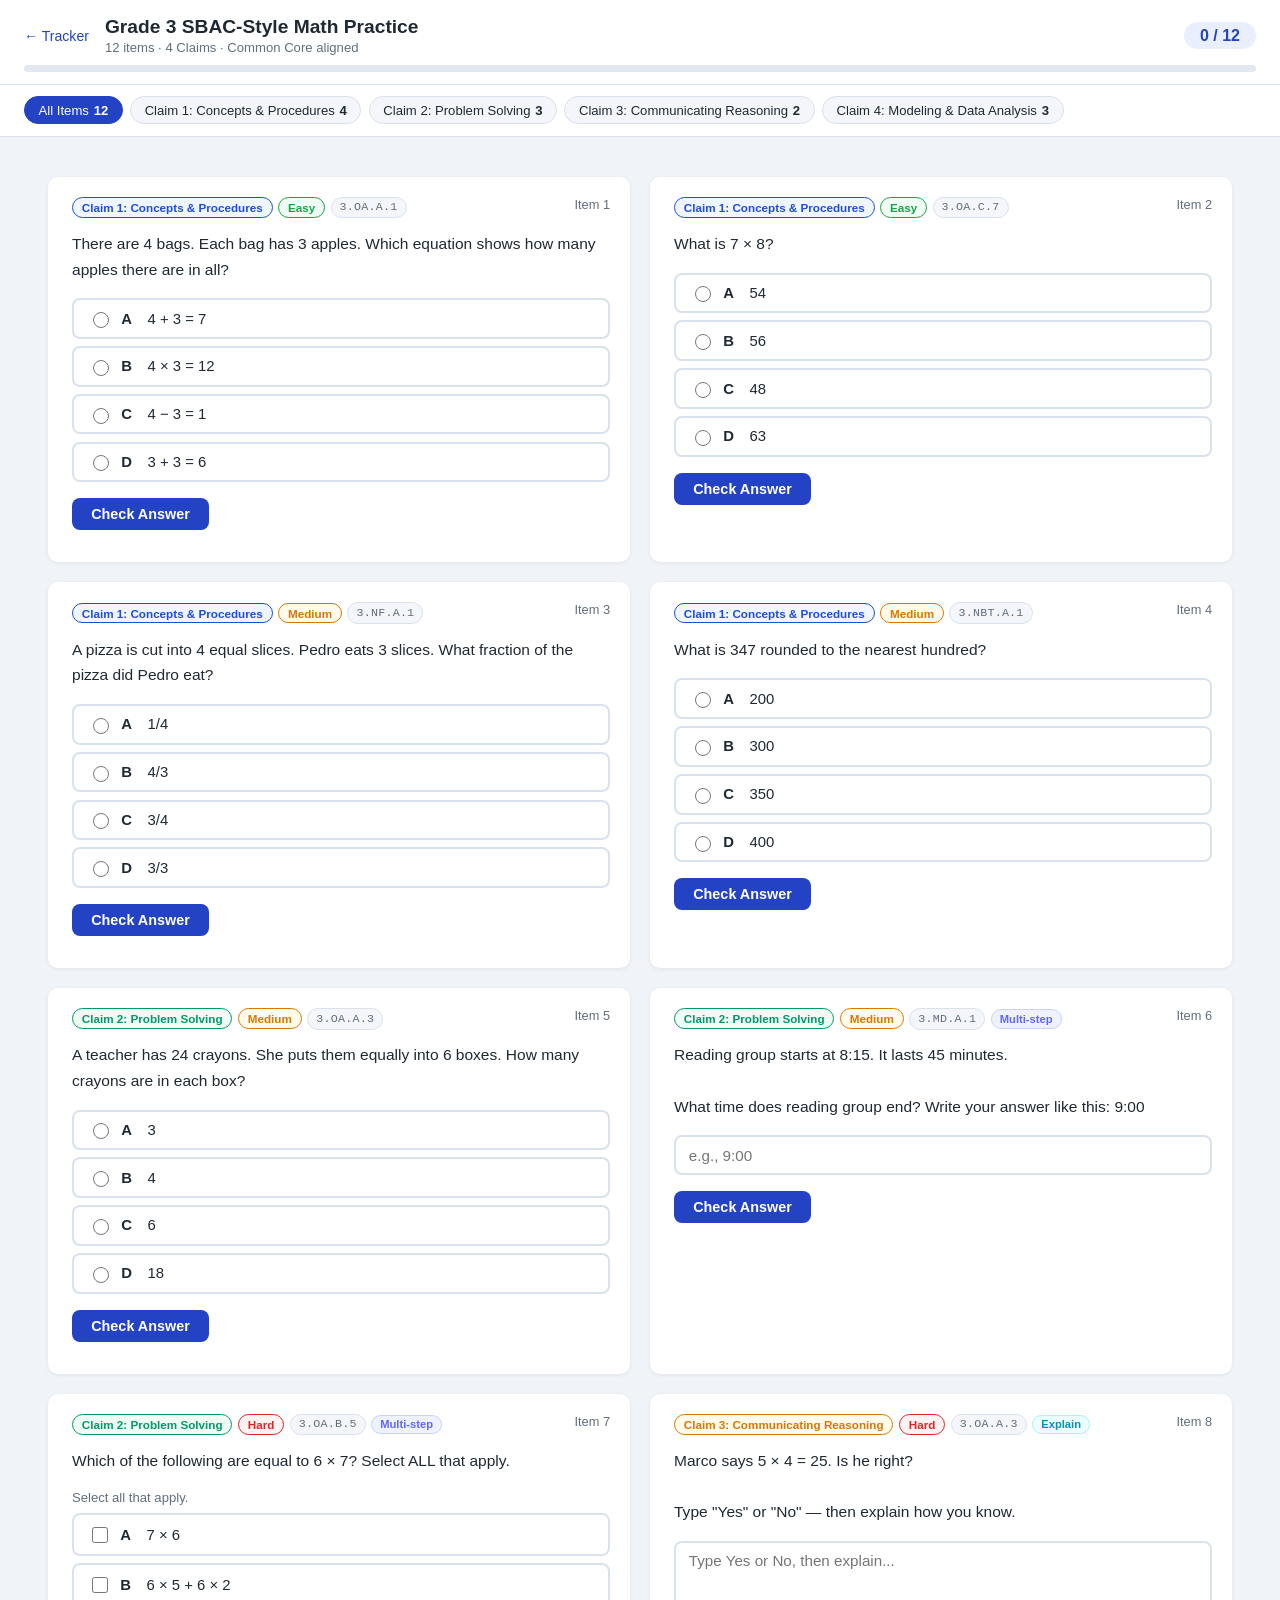
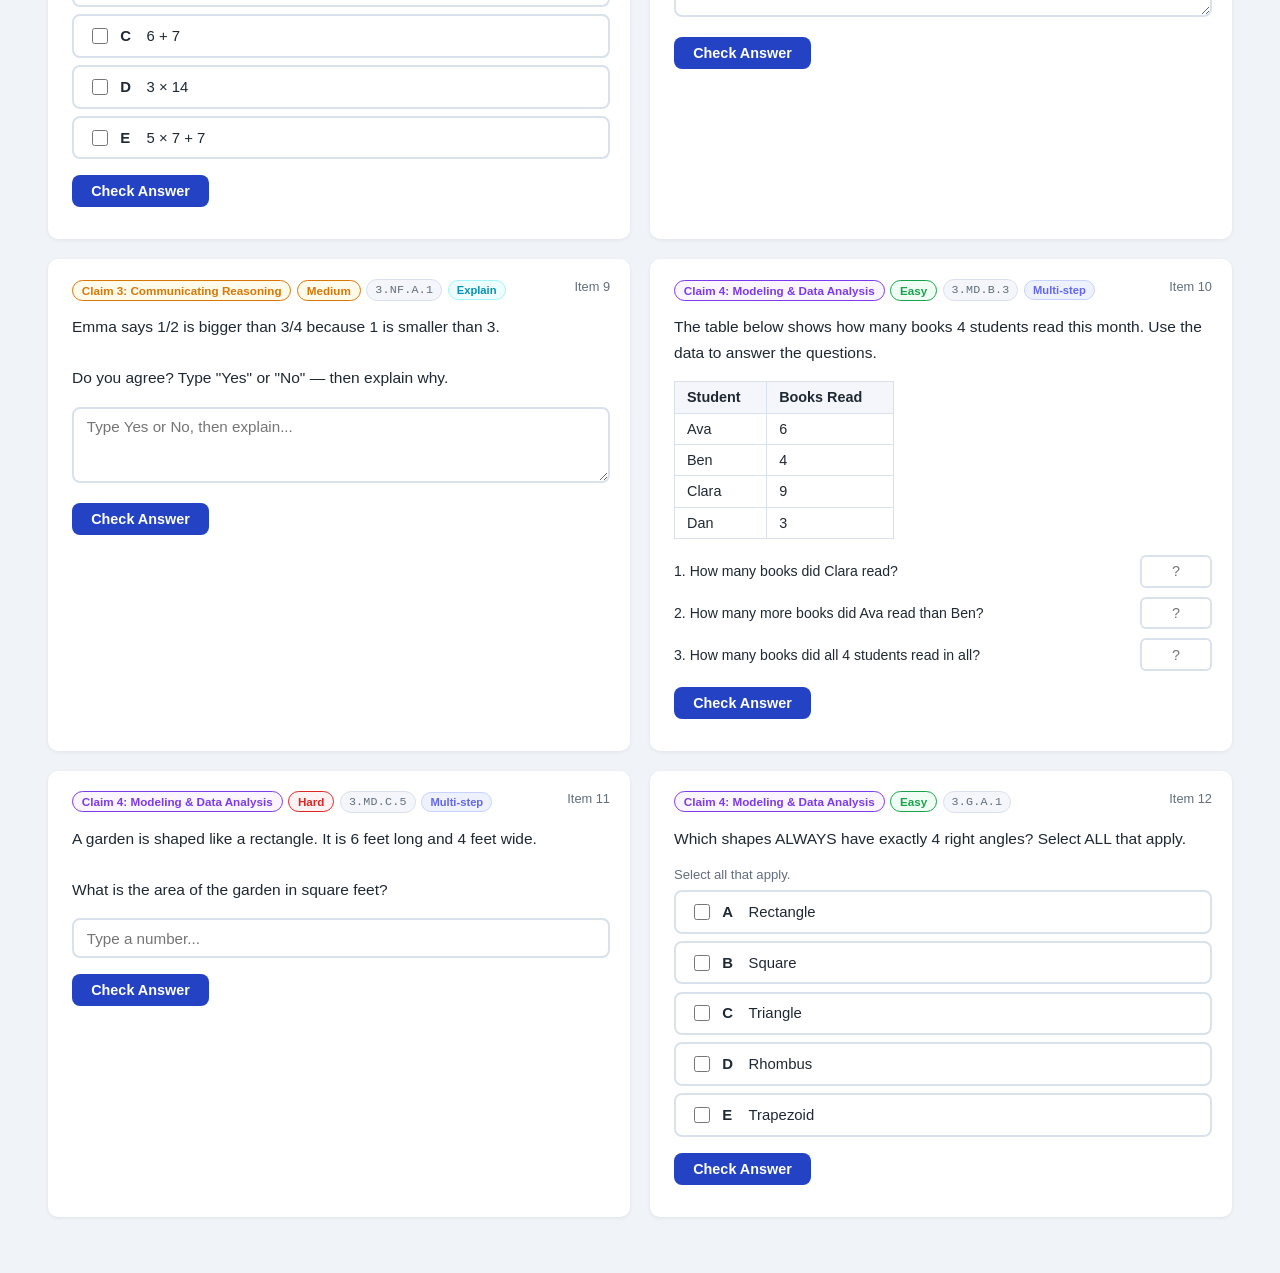
==== templates/sbac.html @ bbe4b9f2 "Add Grade 3 SBAC-style math practice dashboard Adds a fully interactive /sbac dashboard with 12 orig" ====
<!DOCTYPE html>
<html lang="en">
<head>
  <meta charset="UTF-8" />
  <meta name="viewport" content="width=device-width, initial-scale=1" />
  <title>Grade 3 SBAC-Style Math Practice</title>
  <link rel="stylesheet" href="/static/styles.css" />
</head>
<body>
  <div class="sbac-app">

    <header class="sbac-header">
      <div class="sbac-header-top">
        <a href="/" class="back-link" aria-label="Back to tracker">&#8592; Tracker</a>
        <div class="sbac-title-block">
          <h1>Grade 3 SBAC-Style Math Practice</h1>
          <p>12 items &middot; 4 Claims &middot; Common Core aligned</p>
        </div>
        <div id="score-badge" class="score-badge" aria-live="polite">0 / 12</div>
      </div>
      <div class="progress-bar-container" role="progressbar" aria-label="Items answered">
        <div id="progress-bar" class="progress-bar" style="width: 0%"></div>
      </div>
    </header>

    <nav class="claim-tabs" id="claim-tabs" aria-label="Filter by claim"></nav>

    <main>
      <div id="items-container" class="items-grid"></div>
      <div id="score-summary" class="score-summary" hidden></div>
    </main>

  </div>
  <script src="/static/sbac.js"></script>
</body>
</html>
---- static/styles.css ----
:root {
  color-scheme: light;
  font-family: "Segoe UI", Tahoma, sans-serif;
  --bg: #f8f9fb;
  --text: #1f2933;
  --muted: #616e7c;
  --primary: #2343c4;
  --accent: #e9efff;
  --border: #d9e2ec;
  --not-observed: #fff7e6;
}

* {
  box-sizing: border-box;
}

body {
  margin: 0;
  background: var(--bg);
  color: var(--text);
}

.app {
  display: flex;
  flex-direction: column;
  min-height: 100vh;
}

.sticky-header {
  position: sticky;
  top: 0;
  z-index: 10;
  background: #fff;
  border-bottom: 1px solid var(--border);
  padding: 1rem 1.5rem 0.5rem;
}

.header-row {
  display: flex;
  flex-wrap: wrap;
  gap: 1rem;
  margin-bottom: 0.75rem;
}

.header-row.controls {
  align-items: center;
}

.field {
  display: flex;
  flex-direction: column;
  gap: 0.25rem;
  min-width: 160px;
}

.field.wide {
  flex: 1;
  min-width: 240px;
}

.inline {
  display: flex;
  gap: 0.5rem;
}

input,
select,
button,
textarea {
  font: inherit;
  padding: 0.45rem 0.6rem;
  border: 1px solid var(--border);
  border-radius: 6px;
}

button {
  background: var(--primary);
  color: #fff;
  border: none;
  cursor: pointer;
}

button.secondary {
  background: #fff;
  color: var(--primary);
  border: 1px solid var(--primary);
}

button:focus,
select:focus,
input:focus,
textarea:focus {
  outline: 3px solid #cdd7ff;
  outline-offset: 1px;
}

main {
  padding: 1rem 1.5rem 2rem;
}

.roster-controls {
  display: flex;
  flex-wrap: wrap;
  gap: 1rem;
  margin-bottom: 1rem;
}

.roster table {
  width: 100%;
  border-collapse: collapse;
  background: #fff;
  border-radius: 8px;
  overflow: hidden;
}

.roster th,
.roster td {
  padding: 0.75rem;
  border-bottom: 1px solid var(--border);
  vertical-align: top;
}

.roster th {
  text-align: left;
  background: #f4f6fb;
  font-weight: 600;
}

.center {
  text-align: center;
}

.level-buttons {
  display: grid;
  grid-template-columns: repeat(5, minmax(48px, 1fr));
  gap: 0.4rem;
}

.level-button {
  padding: 0.5rem;
  border-radius: 6px;
  background: #fff;
  border: 2px solid var(--border);
  color: var(--text);
  font-weight: 600;
}

.level-button.active {
  background: var(--accent);
  border-color: var(--primary);
  color: var(--primary);
}

.level-button.not-observed {
  background: var(--not-observed);
}

.level-label {
  font-size: 0.75rem;
  color: var(--muted);
}

.supports {
  display: grid;
  grid-template-columns: repeat(auto-fit, minmax(120px, 1fr));
  gap: 0.35rem;
}

.supports label {
  display: flex;
  gap: 0.3rem;
  align-items: center;
  font-size: 0.85rem;
}

.notes {
  min-width: 180px;
}

.help {
  font-size: 0.75rem;
  color: var(--muted);
}

.dialog-header {
  display: flex;
  justify-content: space-between;
  align-items: center;
  margin-bottom: 1rem;
}

#rubric-dialog {
  padding: 1rem 1.25rem;
  border: none;
  border-radius: 8px;
  max-width: 520px;
  width: 90%;
}

#rubric-dialog textarea {
  width: 100%;
  min-height: 80px;
}

#rubric-dialog::backdrop {
  background: rgba(15, 23, 42, 0.4);
}

.rubric-level {
  margin-bottom: 0.75rem;
}

.offline-banner {
  position: fixed;
  bottom: 1rem;
  right: 1rem;
  background: #fffbeb;
  color: #92400e;
  padding: 0.75rem 1rem;
  border-radius: 8px;
  border: 1px solid #fcd34d;
  display: none;
}

.offline-banner.visible {
  display: block;
}

@media (max-width: 900px) {
  .level-buttons {
    grid-template-columns: repeat(2, minmax(48px, 1fr));
  }

  .roster th:nth-child(4),
  .roster td:nth-child(4) {
    display: none;
  }
}

@media (max-width: 600px) {
  .header-row {
    flex-direction: column;
  }

  .roster table,
  .roster thead {
    display: block;
  }

  .roster thead {
    display: none;
  }

  .roster tr {
    display: grid;
    grid-template-columns: 1fr;
    gap: 0.75rem;
    padding: 1rem;
    border-bottom: 1px solid var(--border);
  }
}

/* ── SBAC Dashboard ──────────────────────────────────────────────────────── */

.sbac-app {
  min-height: 100vh;
  background: #f0f4f8;
}

.sbac-header {
  background: #fff;
  border-bottom: 1px solid var(--border);
  padding: 1rem 1.5rem 0.75rem;
  position: sticky;
  top: 0;
  z-index: 10;
}

.sbac-header-top {
  display: flex;
  align-items: center;
  gap: 1rem;
  margin-bottom: 0.6rem;
  flex-wrap: wrap;
}

.sbac-title-block {
  flex: 1;
  min-width: 0;
}

.sbac-title-block h1 {
  margin: 0;
  font-size: 1.2rem;
  color: var(--text);
}

.sbac-title-block p {
  margin: 0.15rem 0 0;
  font-size: 0.82rem;
  color: var(--muted);
}

.back-link {
  color: var(--primary);
  text-decoration: none;
  font-size: 0.88rem;
  white-space: nowrap;
}

.back-link:hover {
  text-decoration: underline;
}

.score-badge {
  font-size: 1rem;
  font-weight: 700;
  color: var(--primary);
  background: var(--accent);
  border-radius: 999px;
  padding: 0.3rem 1rem;
  white-space: nowrap;
  flex-shrink: 0;
}

.progress-bar-container {
  background: #e2e8f0;
  border-radius: 999px;
  height: 7px;
  overflow: hidden;
}

.progress-bar {
  height: 100%;
  background: var(--primary);
  border-radius: 999px;
  transition: width 0.4s ease;
}

/* Claim tabs */

.claim-tabs {
  display: flex;
  flex-wrap: wrap;
  gap: 0.45rem;
  padding: 0.7rem 1.5rem;
  background: #fff;
  border-bottom: 1px solid var(--border);
}

.claim-tab {
  font-size: 0.82rem;
  padding: 0.35rem 0.85rem;
  border-radius: 999px;
  background: #f4f6fb;
  color: var(--text);
  border: 1px solid var(--border);
  cursor: pointer;
  display: flex;
  align-items: center;
  gap: 0.3rem;
  white-space: nowrap;
}

.claim-tab.active {
  background: var(--primary);
  color: #fff;
  border-color: var(--primary);
}

.tab-count {
  font-weight: 700;
}

/* Items grid */

.items-grid {
  display: grid;
  grid-template-columns: repeat(auto-fill, minmax(460px, 1fr));
  gap: 1.25rem;
  padding: 1.5rem;
}

/* Item card */

.item-card {
  background: #fff;
  border-radius: 10px;
  padding: 1.25rem;
  box-shadow: 0 1px 4px rgba(0, 0, 0, 0.07);
  border-left: 4px solid transparent;
}

.item-card.card-correct {
  border-left-color: #16a34a;
}

.item-card.card-incorrect {
  border-left-color: #dc2626;
}

.item-header {
  display: flex;
  justify-content: space-between;
  align-items: flex-start;
  margin-bottom: 0.8rem;
  flex-wrap: wrap;
  gap: 0.4rem;
}

.item-badges {
  display: flex;
  flex-wrap: wrap;
  gap: 0.35rem;
  align-items: center;
}

.sbac-badge {
  font-size: 0.73rem;
  font-weight: 600;
  padding: 0.18rem 0.55rem;
  border-radius: 999px;
  border: 1px solid;
}

.standard-tag {
  font-size: 0.73rem;
  color: var(--muted);
  background: #f4f6fb;
  padding: 0.18rem 0.5rem;
  border-radius: 999px;
  border: 1px solid var(--border);
  font-family: monospace;
  letter-spacing: 0.02em;
}

.sbac-tag {
  font-size: 0.7rem;
  font-weight: 600;
  padding: 0.18rem 0.5rem;
  border-radius: 999px;
  border: 1px solid;
}

.tag-multistep {
  color: #6366f1;
  background: #eef2ff;
  border-color: #c7d2fe;
}

.tag-explain {
  color: #0891b2;
  background: #ecfeff;
  border-color: #a5f3fc;
}

.item-num {
  font-size: 0.8rem;
  color: var(--muted);
  white-space: nowrap;
}

.item-question {
  font-size: 0.97rem;
  line-height: 1.65;
  margin-bottom: 1rem;
  color: var(--text);
}

/* Multiple choice / multi-select */

.mc-options {
  display: flex;
  flex-direction: column;
  gap: 0.45rem;
  margin-bottom: 1rem;
}

.mc-option {
  display: flex;
  align-items: center;
  gap: 0.55rem;
  padding: 0.55rem 0.9rem;
  border-radius: 8px;
  border: 2px solid var(--border);
  cursor: pointer;
  font-size: 0.93rem;
  transition: border-color 0.12s, background 0.12s;
}

.mc-option:has(input:not([disabled])):hover {
  border-color: var(--primary);
  background: var(--accent);
}

.mc-option input[type="radio"],
.mc-option input[type="checkbox"] {
  accent-color: var(--primary);
  width: 1rem;
  height: 1rem;
  flex-shrink: 0;
  padding: 0;
  border: none;
}

.option-letter {
  font-weight: 700;
  min-width: 1.1rem;
}

.mc-option.option-correct {
  border-color: #16a34a;
  background: #f0fdf4;
  color: #15803d;
}

.mc-option.option-wrong {
  border-color: #dc2626;
  background: #fef2f2;
  color: #b91c1c;
}

.select-hint {
  font-size: 0.82rem;
  color: var(--muted);
  margin: 0 0 0.5rem;
}

/* Short response inputs */

.sbac-input,
.sbac-textarea {
  width: 100%;
  padding: 0.6rem 0.8rem;
  border: 2px solid var(--border);
  border-radius: 8px;
  font-size: 0.95rem;
  font-family: inherit;
  margin-bottom: 1rem;
  box-sizing: border-box;
}

.sbac-textarea {
  min-height: 76px;
  resize: vertical;
}

.sbac-input:focus,
.sbac-textarea:focus {
  outline: 3px solid #cdd7ff;
  border-color: var(--primary);
}

/* Table input */

.data-table-wrapper {
  overflow-x: auto;
  margin-bottom: 1rem;
}

.data-table {
  border-collapse: collapse;
  font-size: 0.9rem;
  min-width: 220px;
}

.data-table th {
  background: #f4f6fb;
  padding: 0.45rem 0.75rem;
  border: 1px solid var(--border);
  text-align: left;
  font-weight: 600;
}

.data-table td {
  padding: 0.45rem 0.75rem;
  border: 1px solid var(--border);
}

.sub-questions {
  display: flex;
  flex-direction: column;
  gap: 0.55rem;
  margin-bottom: 1rem;
}

.sub-question {
  display: flex;
  align-items: center;
  gap: 0.6rem;
  flex-wrap: wrap;
}

.sub-question label {
  flex: 1;
  min-width: 180px;
  font-size: 0.88rem;
}

.sq-input {
  width: 72px;
  padding: 0.4rem 0.5rem;
  border: 2px solid var(--border);
  border-radius: 6px;
  text-align: center;
  font-size: 0.9rem;
  font-family: inherit;
}

.sq-input:focus {
  outline: 3px solid #cdd7ff;
  border-color: var(--primary);
}

.sub-question.sq-correct .sq-input {
  border-color: #16a34a;
  background: #f0fdf4;
}

.sub-question.sq-wrong .sq-input {
  border-color: #dc2626;
  background: #fef2f2;
}

.sq-mark {
  font-size: 0.82rem;
  color: var(--muted);
  white-space: nowrap;
}

/* Check button */

.item-actions {
  margin-bottom: 0.75rem;
}

.check-btn {
  background: var(--primary);
  color: #fff;
  border: none;
  border-radius: 8px;
  padding: 0.5rem 1.2rem;
  font-size: 0.9rem;
  font-weight: 600;
  cursor: pointer;
}

.check-btn:hover {
  background: #1836b0;
}

.check-btn:focus {
  outline: 3px solid #cdd7ff;
  outline-offset: 2px;
}

/* Feedback */

.item-feedback {
  border-radius: 8px;
  padding: 0.75rem 1rem;
  font-size: 0.88rem;
  line-height: 1.55;
}

.feedback-correct {
  background: #f0fdf4;
  border: 1px solid #bbf7d0;
}

.feedback-incorrect {
  background: #fef2f2;
  border: 1px solid #fecaca;
}

.feedback-header {
  display: flex;
  align-items: center;
  gap: 0.45rem;
  margin-bottom: 0.4rem;
  font-weight: 600;
}

.feedback-icon {
  font-size: 1rem;
}

.feedback-correct .feedback-icon { color: #16a34a; }
.feedback-incorrect .feedback-icon { color: #dc2626; }

.feedback-answer {
  margin: 0.25rem 0;
}

.feedback-note {
  margin: 0.2rem 0;
  color: var(--muted);
  font-style: italic;
}

.feedback-explanation {
  margin: 0.3rem 0 0;
  color: #374151;
}

/* Score summary */

.score-summary {
  margin: 0 1.5rem 2rem;
  background: #fff;
  border-radius: 10px;
  padding: 1.5rem;
  box-shadow: 0 1px 4px rgba(0, 0, 0, 0.07);
}

.summary-title {
  margin: 0 0 0.4rem;
  font-size: 1.2rem;
}

.summary-pct {
  color: var(--muted);
  font-size: 1rem;
}

.summary-congrats {
  margin: 0 0 1rem;
  color: var(--muted);
  font-size: 0.9rem;
}

.summary-grid {
  display: grid;
  grid-template-columns: repeat(auto-fill, minmax(190px, 1fr));
  gap: 1rem;
}

.summary-claim {
  padding: 0.75rem;
  border-radius: 8px;
  border: 2px solid;
}

.summary-claim-label {
  font-size: 0.78rem;
  font-weight: 600;
  margin-bottom: 0.25rem;
  line-height: 1.3;
}

.summary-claim-score {
  font-size: 1.3rem;
  font-weight: 700;
  color: var(--text);
  margin-bottom: 0.45rem;
}

.summary-bar-bg {
  background: #e2e8f0;
  border-radius: 999px;
  height: 6px;
  overflow: hidden;
}

.summary-bar-fill {
  height: 100%;
  border-radius: 999px;
  transition: width 0.5s ease;
}

/* SBAC responsive */

@media (max-width: 700px) {
  .items-grid {
    grid-template-columns: 1fr;
    padding: 1rem;
  }

  .claim-tabs {
    padding: 0.6rem 1rem;
  }

  .sbac-header {
    padding: 0.75rem 1rem 0.6rem;
  }

  .score-summary {
    margin: 0 1rem 1.5rem;
  }
}
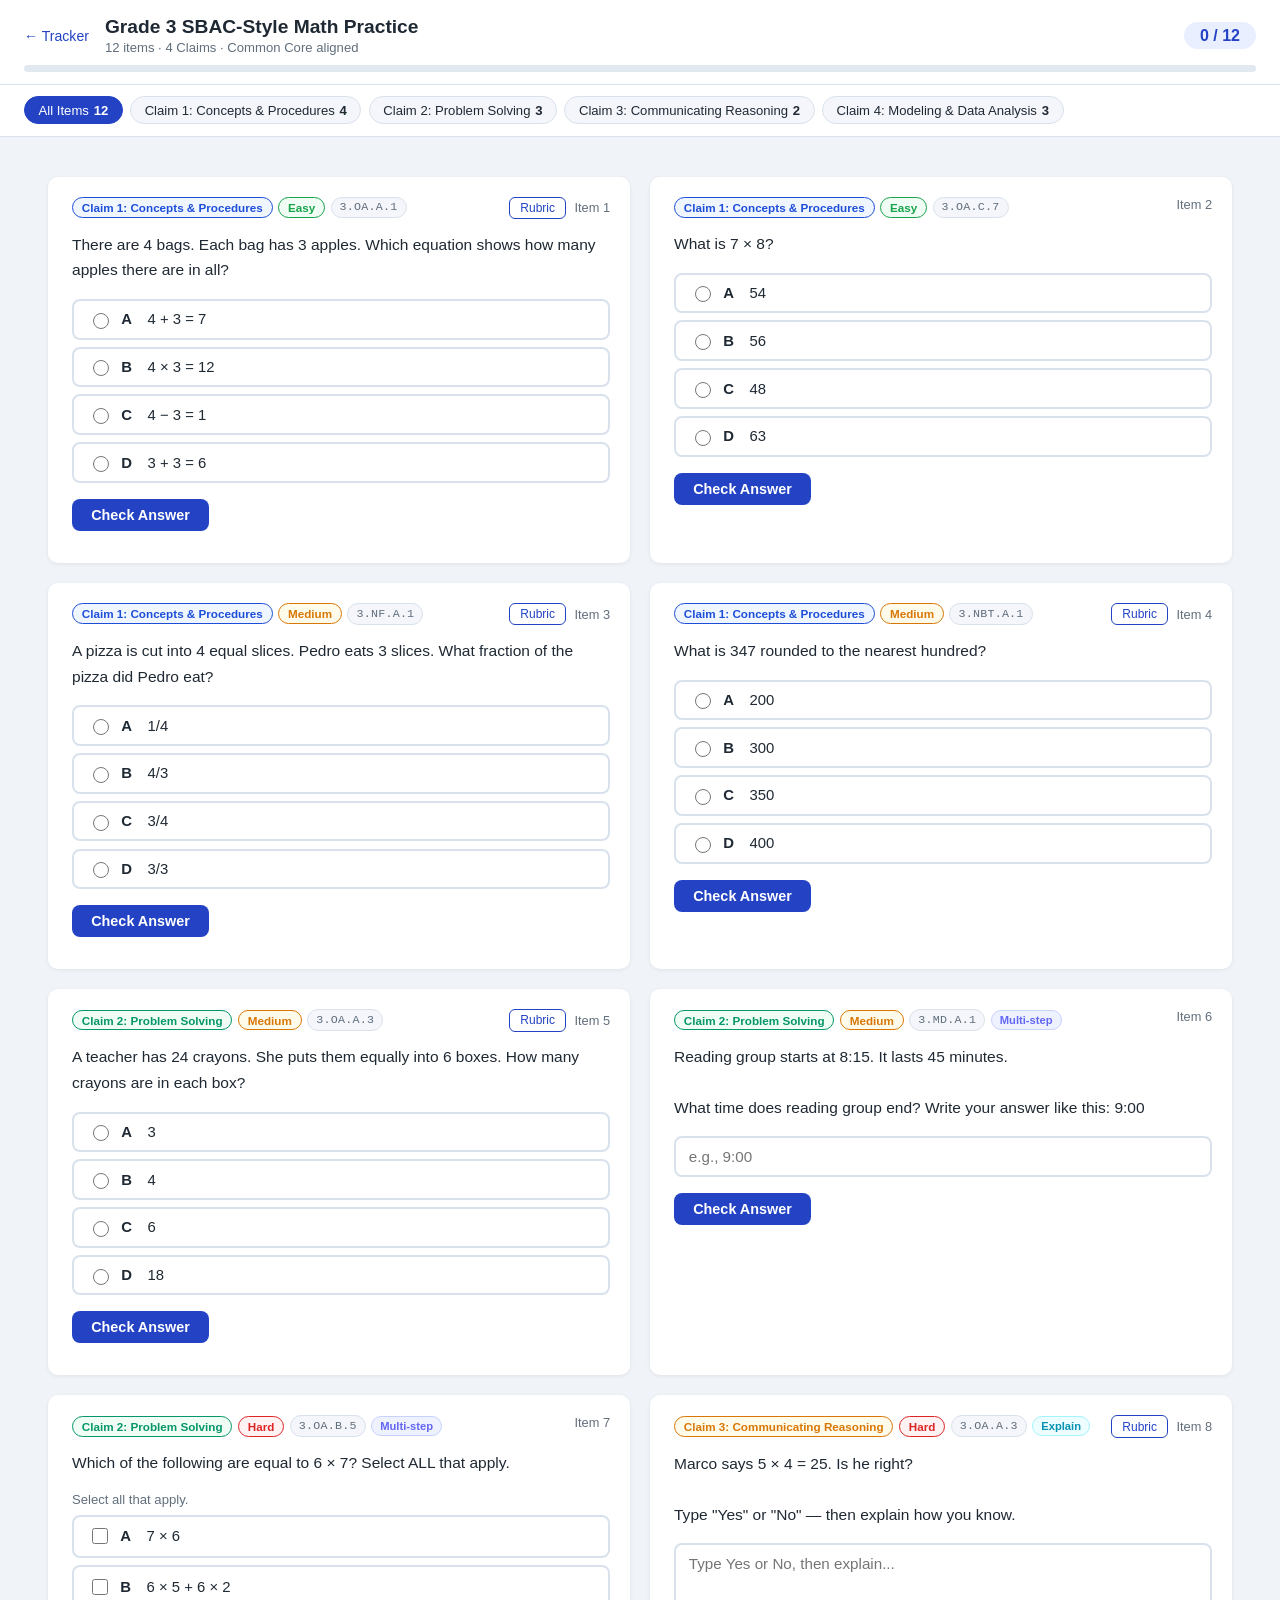
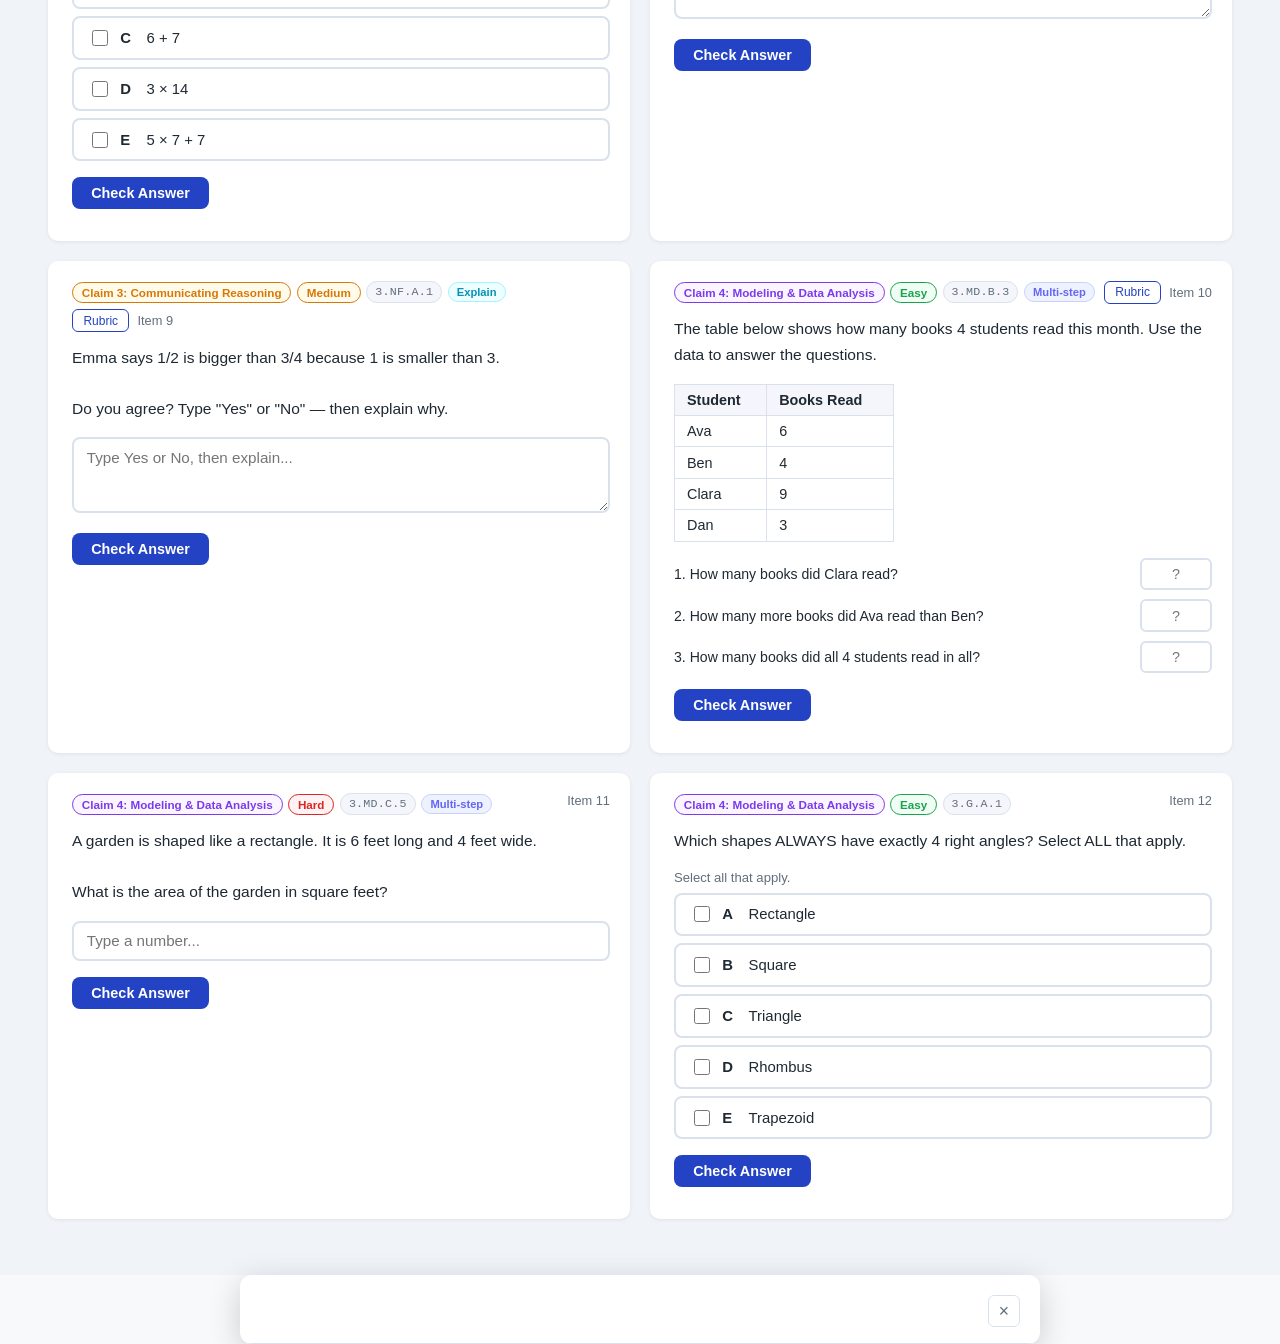
==== commit 221b6f59: "Add SBAC rubrics JSON and wire rubric viewer into dashboard Adds static/sbac_rubrics.json with 4-lev" ====
--- a/templates/sbac.html
+++ b/templates/sbac.html
@@ -31,6 +31,20 @@
     </main>
 
   </div>
+
+  <!-- Rubric modal ─────────────────────────────────────────────────────── -->
+  <dialog id="rubric-modal" class="rubric-modal" aria-labelledby="rubric-modal-title">
+    <div class="rubric-modal-header">
+      <div>
+        <div id="rubric-modal-standard" class="rubric-modal-standard"></div>
+        <h2 id="rubric-modal-title" class="rubric-modal-title"></h2>
+        <div id="rubric-modal-claim" class="rubric-modal-claim"></div>
+      </div>
+      <button id="rubric-modal-close" class="rubric-modal-close" aria-label="Close rubric">&#215;</button>
+    </div>
+    <div id="rubric-modal-body" class="rubric-modal-body"></div>
+  </dialog>
+
   <script src="/static/sbac.js"></script>
 </body>
 </html>
--- a/static/styles.css
+++ b/static/styles.css
@@ -770,6 +770,166 @@
 
 /* SBAC responsive */
 
+/* Item header right side (rubric button + item number) */
+
+.item-header-right {
+  display: flex;
+  align-items: center;
+  gap: 0.5rem;
+  flex-shrink: 0;
+}
+
+.rubric-btn {
+  font-size: 0.75rem;
+  padding: 0.2rem 0.65rem;
+  border-radius: 6px;
+  background: #fff;
+  color: var(--primary);
+  border: 1px solid var(--primary);
+  cursor: pointer;
+  white-space: nowrap;
+}
+
+.rubric-btn:hover {
+  background: var(--accent);
+}
+
+.rubric-btn:focus {
+  outline: 3px solid #cdd7ff;
+  outline-offset: 1px;
+}
+
+/* ── Rubric modal ────────────────────────────────────────────────────────── */
+
+.rubric-modal {
+  border: none;
+  border-radius: 12px;
+  padding: 0;
+  max-width: 800px;
+  width: 95%;
+  max-height: 90vh;
+  overflow: hidden;
+  display: flex;
+  flex-direction: column;
+  box-shadow: 0 8px 32px rgba(0, 0, 0, 0.18);
+}
+
+.rubric-modal::backdrop {
+  background: rgba(15, 23, 42, 0.45);
+}
+
+.rubric-modal[open] {
+  display: flex;
+}
+
+.rubric-modal-header {
+  display: flex;
+  justify-content: space-between;
+  align-items: flex-start;
+  gap: 1rem;
+  padding: 1.25rem 1.25rem 1rem;
+  border-bottom: 1px solid var(--border);
+  flex-shrink: 0;
+}
+
+.rubric-modal-standard {
+  font-size: 0.8rem;
+  font-weight: 700;
+  color: var(--muted);
+  font-family: monospace;
+  letter-spacing: 0.04em;
+  margin-bottom: 0.2rem;
+}
+
+.rubric-modal-title {
+  font-size: 1rem;
+  font-weight: 700;
+  margin: 0 0 0.3rem;
+  color: var(--text);
+  line-height: 1.35;
+}
+
+.rubric-modal-claim {
+  font-size: 0.78rem;
+  color: var(--muted);
+}
+
+.rubric-modal-close {
+  background: none;
+  border: 1px solid var(--border);
+  color: var(--muted);
+  border-radius: 6px;
+  width: 2rem;
+  height: 2rem;
+  display: flex;
+  align-items: center;
+  justify-content: center;
+  font-size: 1.1rem;
+  cursor: pointer;
+  flex-shrink: 0;
+  padding: 0;
+  line-height: 1;
+}
+
+.rubric-modal-close:hover {
+  background: #f4f6fb;
+  color: var(--text);
+}
+
+.rubric-modal-body {
+  display: grid;
+  grid-template-columns: 1fr 1fr;
+  gap: 0;
+  overflow-y: auto;
+  flex: 1;
+}
+
+.rubric-level-card {
+  border-right: 1px solid var(--border);
+  border-bottom: 1px solid var(--border);
+}
+
+.rubric-level-card:nth-child(even) {
+  border-right: none;
+}
+
+.rubric-level-card:nth-last-child(-n+2) {
+  border-bottom: none;
+}
+
+.rubric-level-heading {
+  font-size: 0.82rem;
+  font-weight: 700;
+  padding: 0.55rem 0.9rem;
+  border-bottom: 1px solid var(--border);
+  letter-spacing: 0.01em;
+}
+
+.rubric-level-body {
+  padding: 0.75rem 0.9rem;
+  display: flex;
+  flex-direction: column;
+  gap: 0.6rem;
+}
+
+.rubric-section-label {
+  font-size: 0.72rem;
+  font-weight: 700;
+  text-transform: uppercase;
+  letter-spacing: 0.06em;
+  color: var(--muted);
+  margin-bottom: 0.2rem;
+}
+
+.rubric-section-text {
+  font-size: 0.86rem;
+  line-height: 1.55;
+  color: var(--text);
+  margin: 0;
+}
+
+/* SBAC responsive */
+
 @media (max-width: 700px) {
   .items-grid {
     grid-template-columns: 1fr;
@@ -787,4 +947,24 @@
   .score-summary {
     margin: 0 1rem 1.5rem;
   }
-}
+
+  .rubric-modal {
+    max-height: 95vh;
+  }
+
+  .rubric-modal-body {
+    grid-template-columns: 1fr;
+  }
+
+  .rubric-level-card {
+    border-right: none;
+  }
+
+  .rubric-level-card:nth-last-child(-n+2) {
+    border-bottom: 1px solid var(--border);
+  }
+
+  .rubric-level-card:last-child {
+    border-bottom: none;
+  }
+}
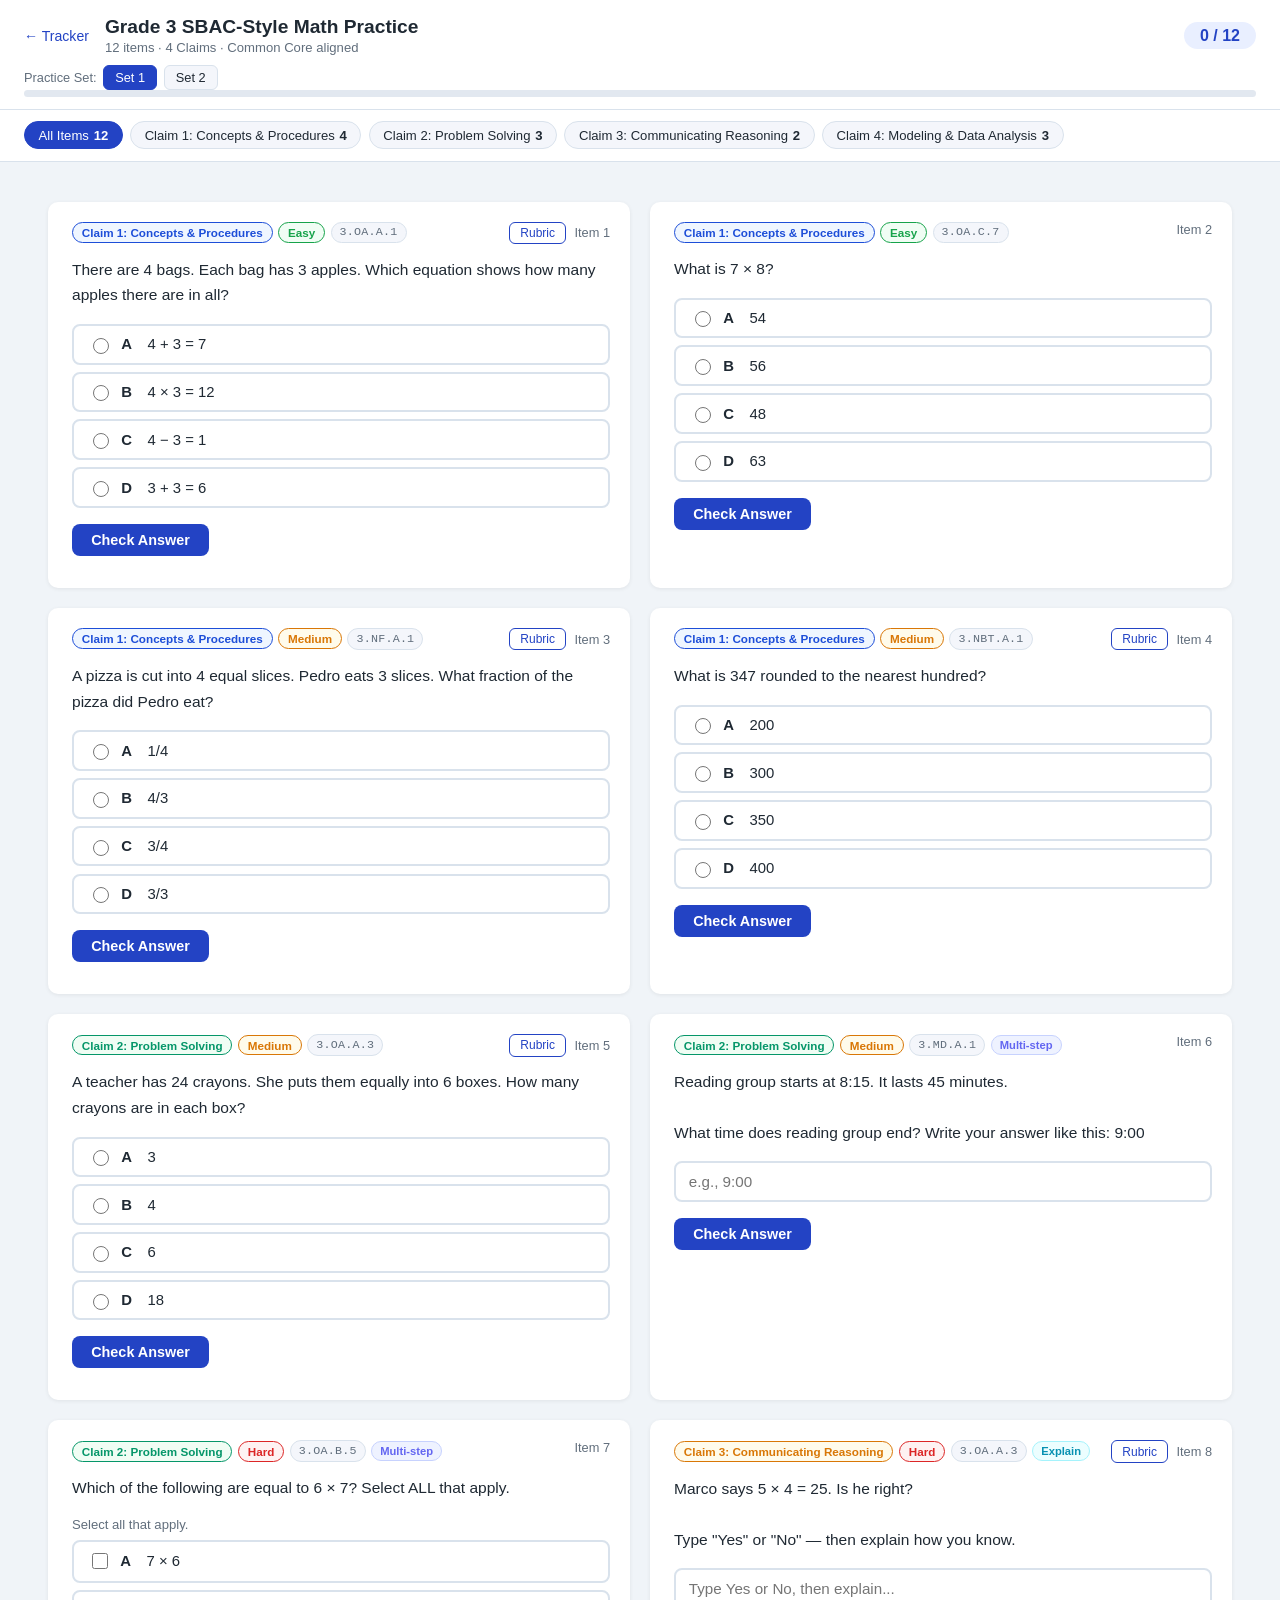
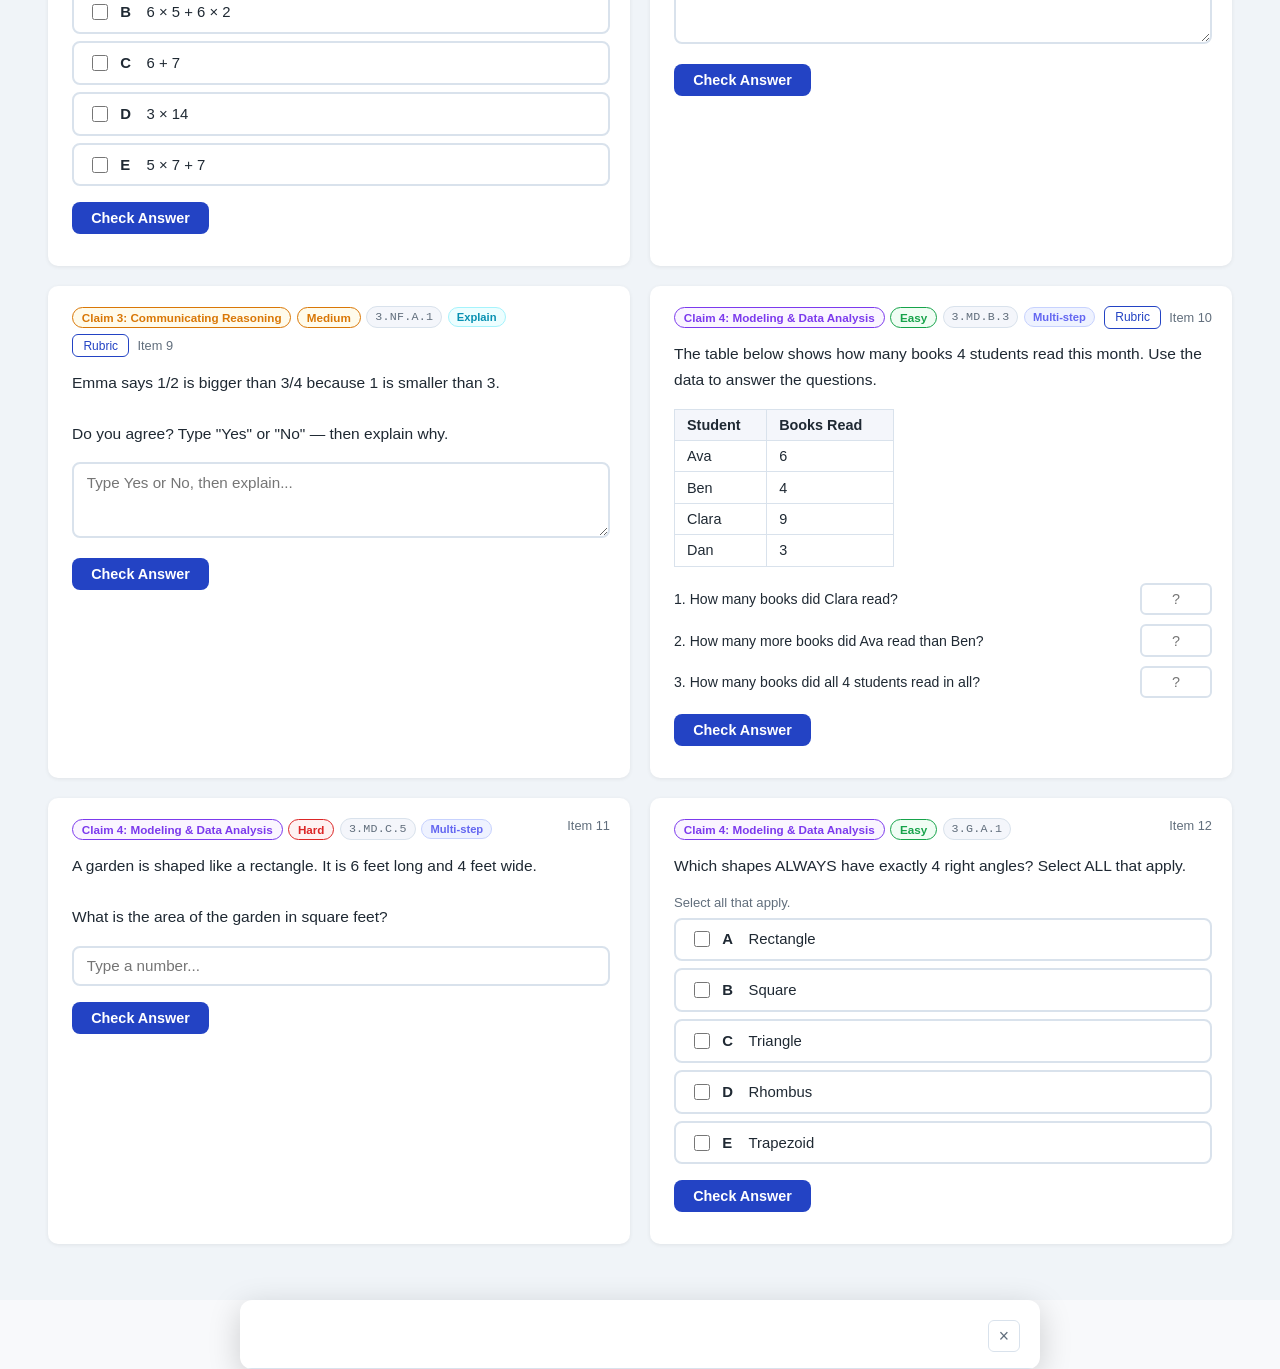
==== commit 5477466d: "Add Practice Set 2 items and dashboard set-switcher Adds static/sbac_items_v2.json — 12 new original" ====
--- a/templates/sbac.html
+++ b/templates/sbac.html
@@ -17,6 +17,11 @@
           <p>12 items &middot; 4 Claims &middot; Common Core aligned</p>
         </div>
         <div id="score-badge" class="score-badge" aria-live="polite">0 / 12</div>
+      </div>
+      <div id="set-switcher" class="set-switcher" aria-label="Practice set">
+        <span class="set-label">Practice Set:</span>
+        <button class="set-btn active" data-set="1">Set 1</button>
+        <button class="set-btn" data-set="2">Set 2</button>
       </div>
       <div class="progress-bar-container" role="progressbar" aria-label="Items answered">
         <div id="progress-bar" class="progress-bar" style="width: 0%"></div>
--- a/static/styles.css
+++ b/static/styles.css
@@ -770,6 +770,42 @@
 
 /* SBAC responsive */
 
+/* Set switcher */
+
+.set-switcher {
+  display: flex;
+  align-items: center;
+  gap: 0.4rem;
+  margin-top: 0.35rem;
+  flex-wrap: wrap;
+}
+
+.set-label {
+  font-size: 0.8rem;
+  color: var(--muted);
+}
+
+.set-btn {
+  font-size: 0.8rem;
+  padding: 0.25rem 0.7rem;
+  border-radius: 6px;
+  background: #f4f6fb;
+  color: var(--text);
+  border: 1px solid var(--border);
+  cursor: pointer;
+}
+
+.set-btn.active {
+  background: var(--primary);
+  color: #fff;
+  border-color: var(--primary);
+}
+
+.set-btn:focus {
+  outline: 3px solid #cdd7ff;
+  outline-offset: 1px;
+}
+
 /* Item header right side (rubric button + item number) */
 
 .item-header-right {
